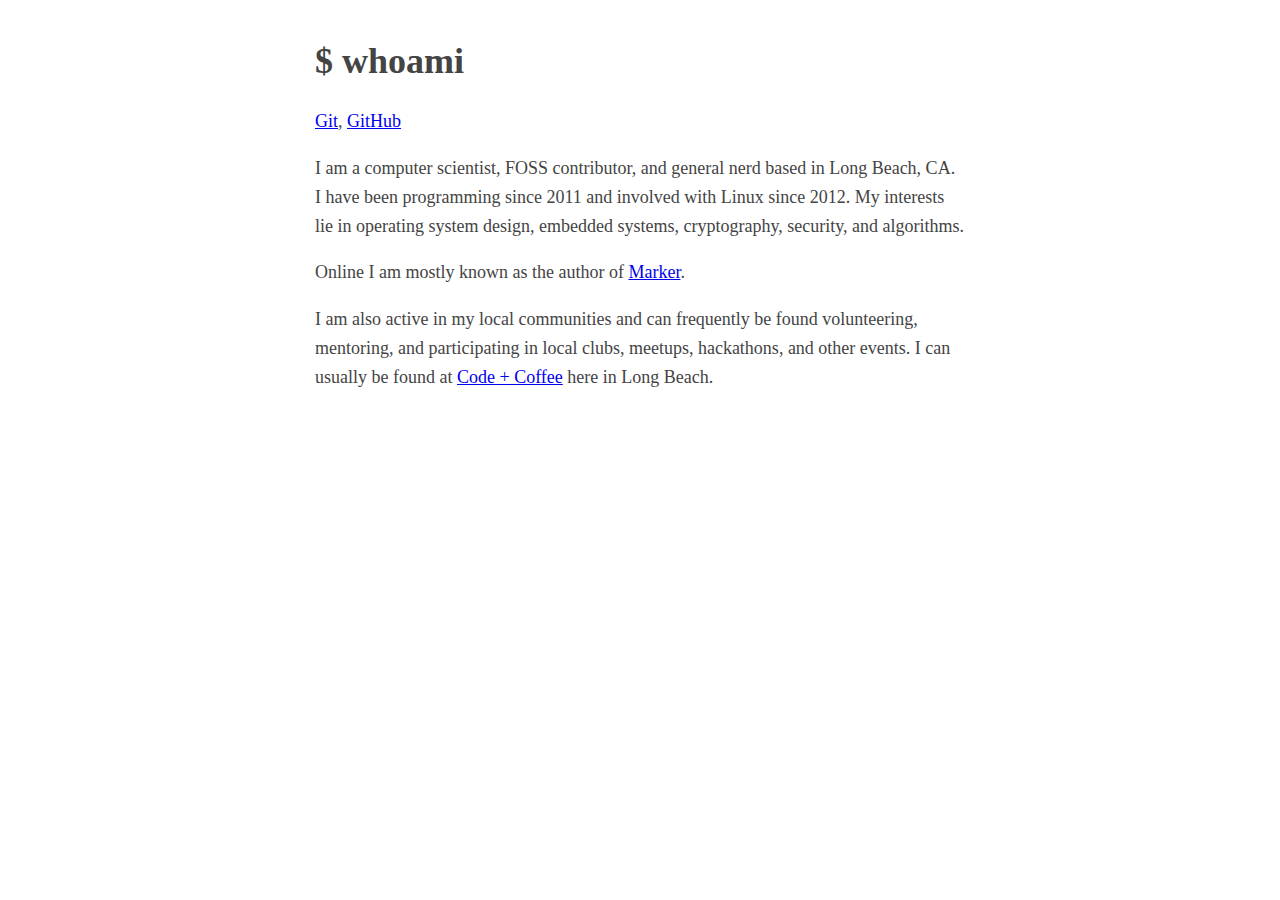
==== index.html @ ce5221c8 "boop" ====
<!DOCTYPE html>
<html>
    <head>
        <meta charset="utf-8"/>
        <meta name="viewport" content="width=device-width, initial-scale=1"/>

        <style type="text/css">
            body {
                margin: 40px auto;
                max-width: 650px;
                line-height: 1.6;
                font-size: 18px;
                color: #444;
                padding: 0 10px
            }

            h1,h2,h3 {
                line-height: 1.2
            }
        </style>

        <title>$ whoami</title>

    </head>
    <body>
        <h1>$ whoami</h1>

        <p><a href="https://git.fabiocolacio.xyz">Git</a>, <a href="https://github.com/fabiocolacio">GitHub</a></p>

        <p>
            I am a computer scientist, FOSS contributor, and general nerd based in Long Beach, CA.
            I have been programming since 2011 and involved with Linux since 2012.
            My interests lie in operating system design, embedded systems, cryptography, security, and algorithms.
        </p>

        <p>
            Online I am mostly known as the author of <a href="https://github.com/fabiocolacio/Marker">Marker</a>.
        </p>

        <p>
            I am also active in my local communities and can frequently be found volunteering, mentoring, and participating in local clubs, meetups, hackathons, and other events.
            I can usually be found at <a href="http://codeandcoffeelb.org/">Code + Coffee</a> here in Long Beach.
        </p>
    </body>
</html>
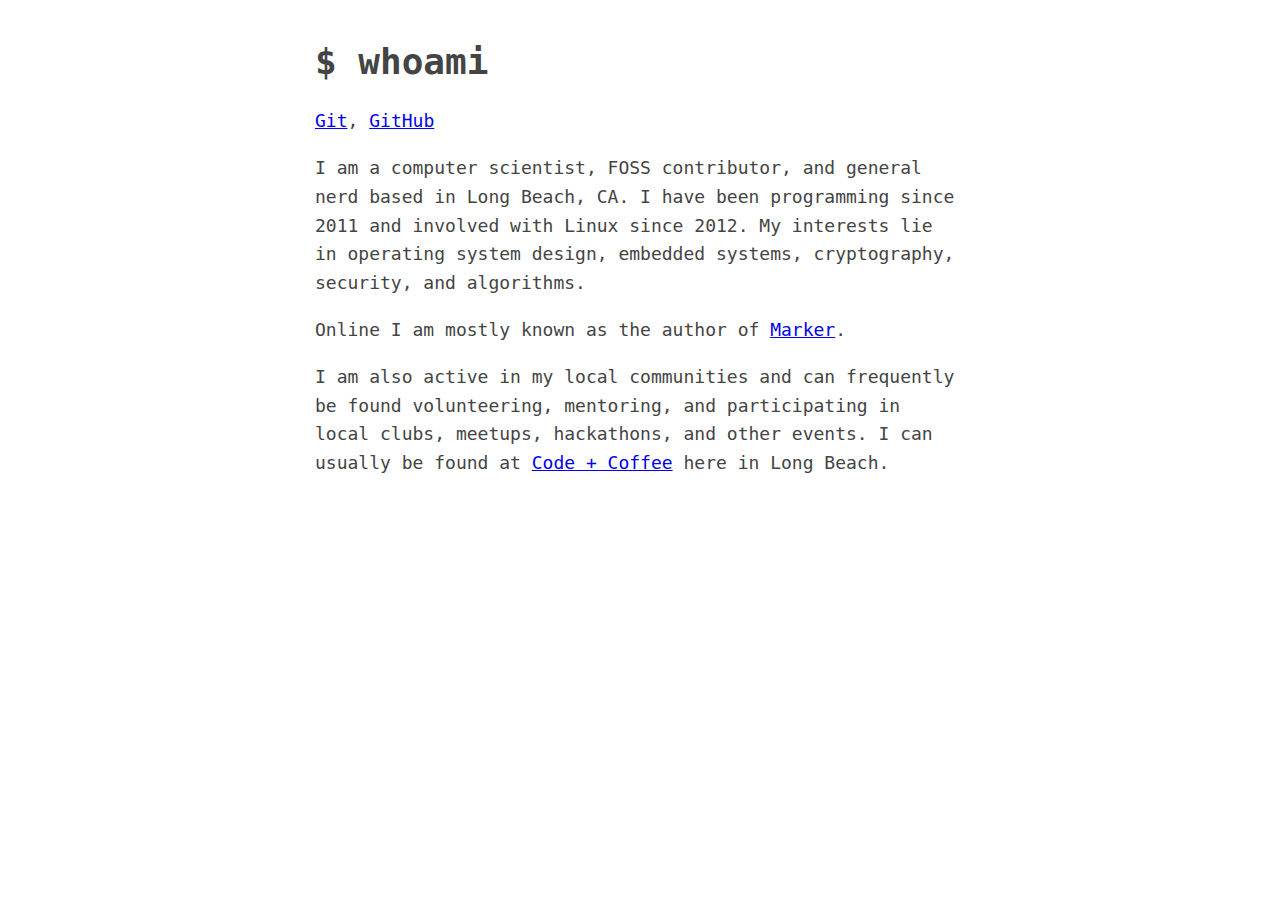
==== commit bdbd73a8: "Update font" ====
--- a/index.html
+++ b/index.html
@@ -6,12 +6,13 @@
 
         <style type="text/css">
             body {
+		font-family: monospace;
                 margin: 40px auto;
                 max-width: 650px;
                 line-height: 1.6;
                 font-size: 18px;
                 color: #444;
-                padding: 0 10px
+                padding: 0 10px;
             }
 
             h1,h2,h3 {
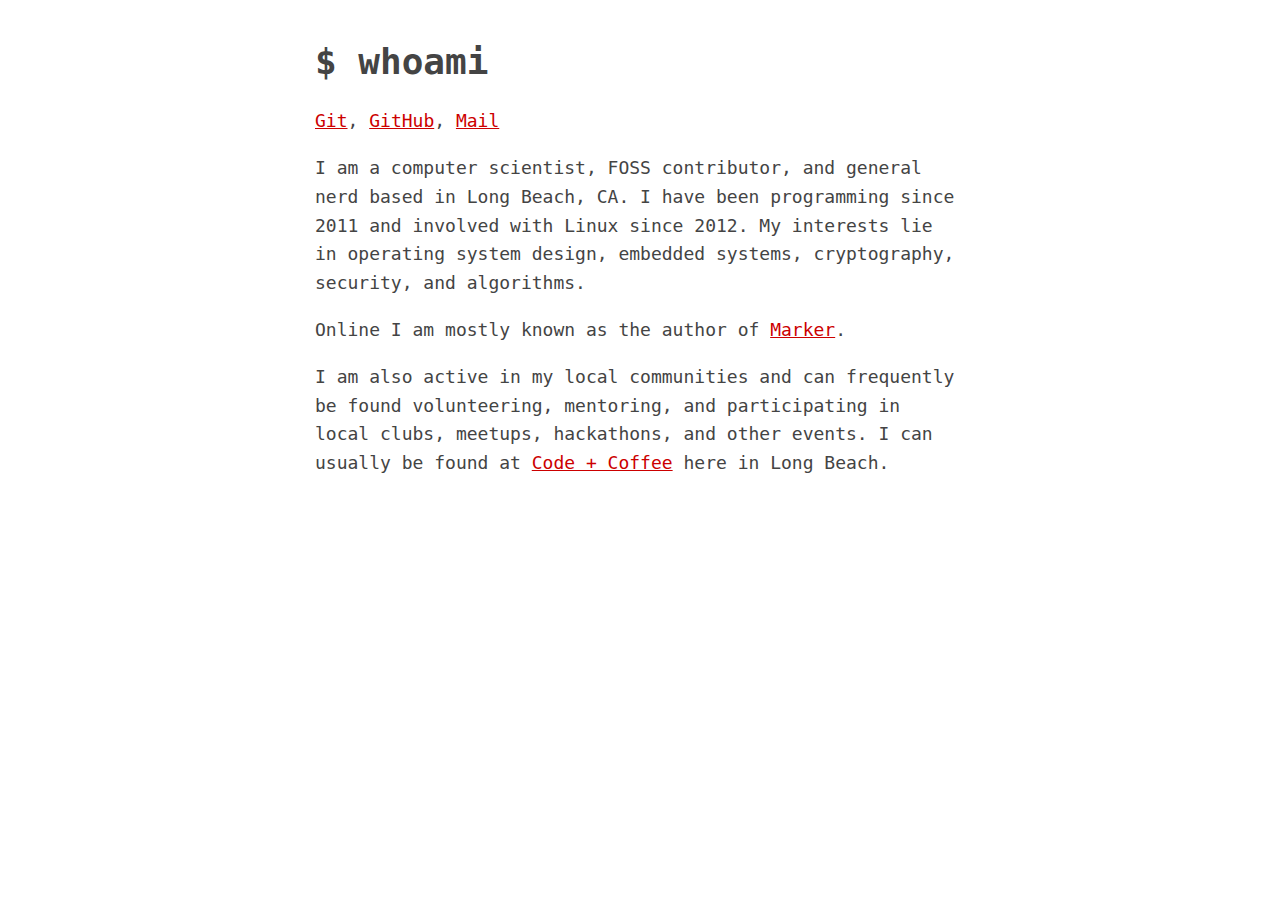
==== commit be510b7b: "Add contact" ====
--- a/index.html
+++ b/index.html
@@ -11,9 +11,13 @@
                 max-width: 650px;
                 line-height: 1.6;
                 font-size: 18px;
-                color: #444;
+		color: #444;
                 padding: 0 10px;
             }
+
+	    a {
+		color: #c00;
+	    }
 
             h1,h2,h3 {
                 line-height: 1.2
@@ -26,7 +30,11 @@
     <body>
         <h1>$ whoami</h1>
 
-        <p><a href="https://git.fabiocolacio.xyz">Git</a>, <a href="https://github.com/fabiocolacio">GitHub</a></p>
+        <p>
+		<a href="https://git.fabiocolacio.xyz">Git</a>,
+		<a href="https://github.com/fabiocolacio">GitHub</a>,
+		<a href="mailto:fabio.colacio.dev(AT)gmail(DOT)com">Mail</a>
+	</p>
 
         <p>
             I am a computer scientist, FOSS contributor, and general nerd based in Long Beach, CA.
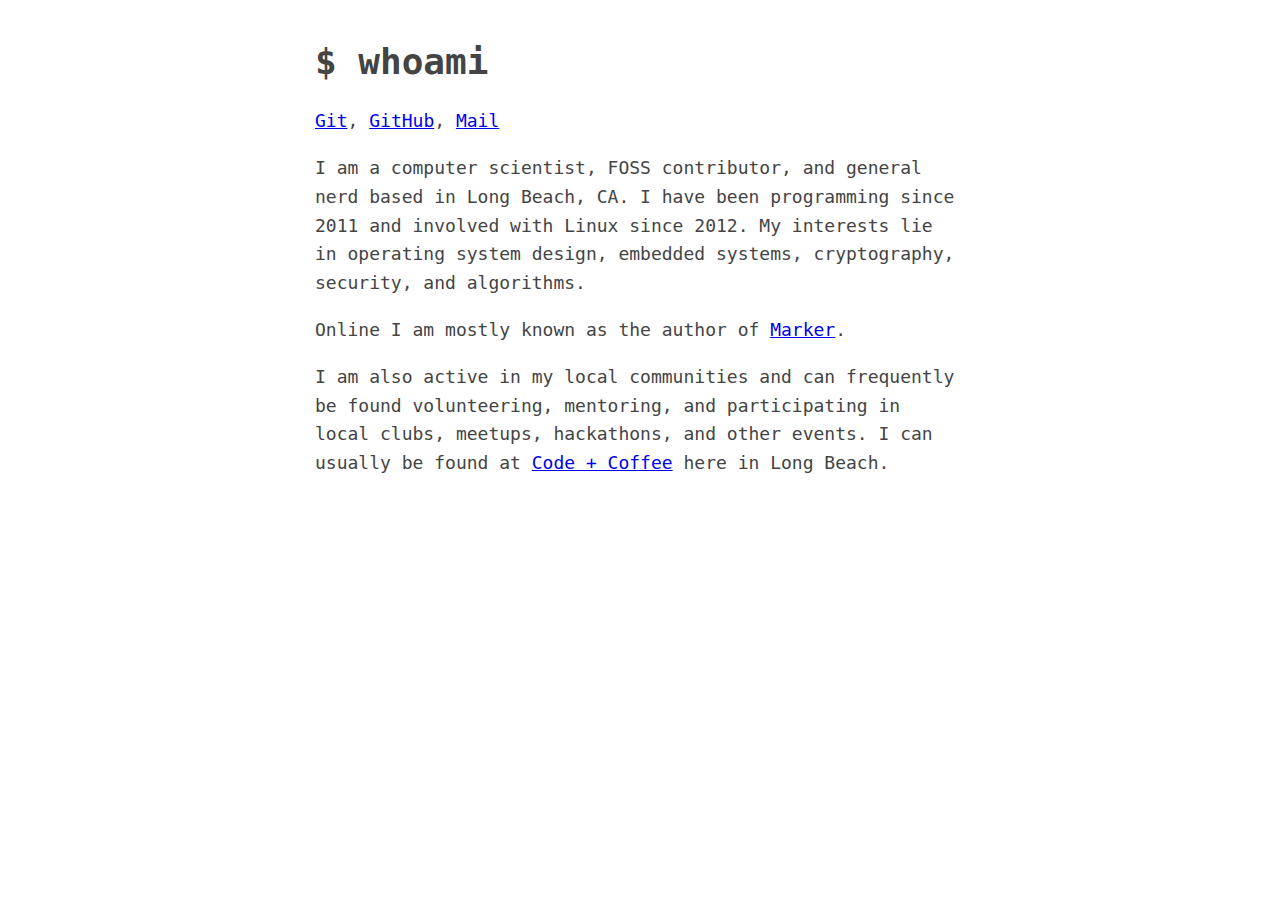
==== commit e81d1402: "Change link style" ====
--- a/index.html
+++ b/index.html
@@ -14,10 +14,6 @@
 		color: #444;
                 padding: 0 10px;
             }
-
-	    a {
-		color: #c00;
-	    }
 
             h1,h2,h3 {
                 line-height: 1.2
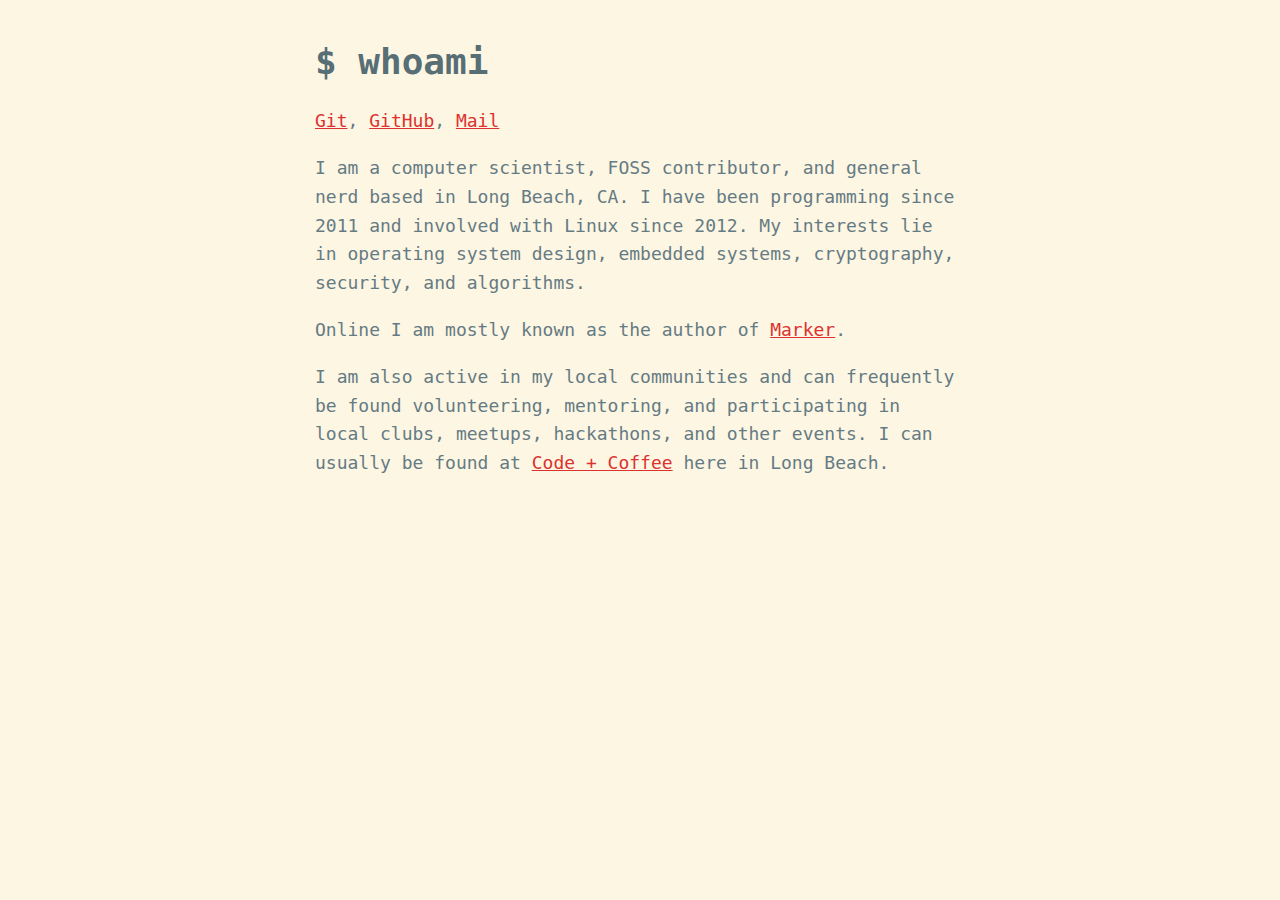
==== commit 27e97e5d: "Update stylesheet" ====
--- a/index.html
+++ b/index.html
@@ -4,20 +4,9 @@
         <meta charset="utf-8"/>
         <meta name="viewport" content="width=device-width, initial-scale=1"/>
 
+        <link rel="stylesheet" type="text/css" href="style.css"/>
+
         <style type="text/css">
-            body {
-		font-family: monospace;
-                margin: 40px auto;
-                max-width: 650px;
-                line-height: 1.6;
-                font-size: 18px;
-		color: #444;
-                padding: 0 10px;
-            }
-
-            h1,h2,h3 {
-                line-height: 1.2
-            }
         </style>
 
         <title>$ whoami</title>
@@ -27,10 +16,10 @@
         <h1>$ whoami</h1>
 
         <p>
-		<a href="https://git.fabiocolacio.xyz">Git</a>,
-		<a href="https://github.com/fabiocolacio">GitHub</a>,
-		<a href="mailto:fabio.colacio.dev(AT)gmail(DOT)com">Mail</a>
-	</p>
+            <a href="https://fabiocolacio.xyz/git">Git</a>,
+            <a href="https://github.com/fabiocolacio">GitHub</a>,
+            <a href="mailto:fabio.colacio.dev(AT)gmail(DOT)com">Mail</a>
+        </p>
 
         <p>
             I am a computer scientist, FOSS contributor, and general nerd based in Long Beach, CA.
--- a/style.css
+++ b/style.css
@@ -0,0 +1,25 @@
+
+body {
+    background-color: #fdf6e3;
+    color: #657b83;
+
+    font-family: monospace;
+    margin: 40px auto;
+    max-width: 650px;
+    line-height: 1.6;
+    font-size: 18px;
+    padding: 0 10px;
+}
+
+h1,h2,h3,h4,h5,h6,b,i {
+    color: #586e75;
+}
+
+a {
+    color: #dc322f;
+}
+
+h1,h2,h3 {
+    line-height: 1.2
+}
+
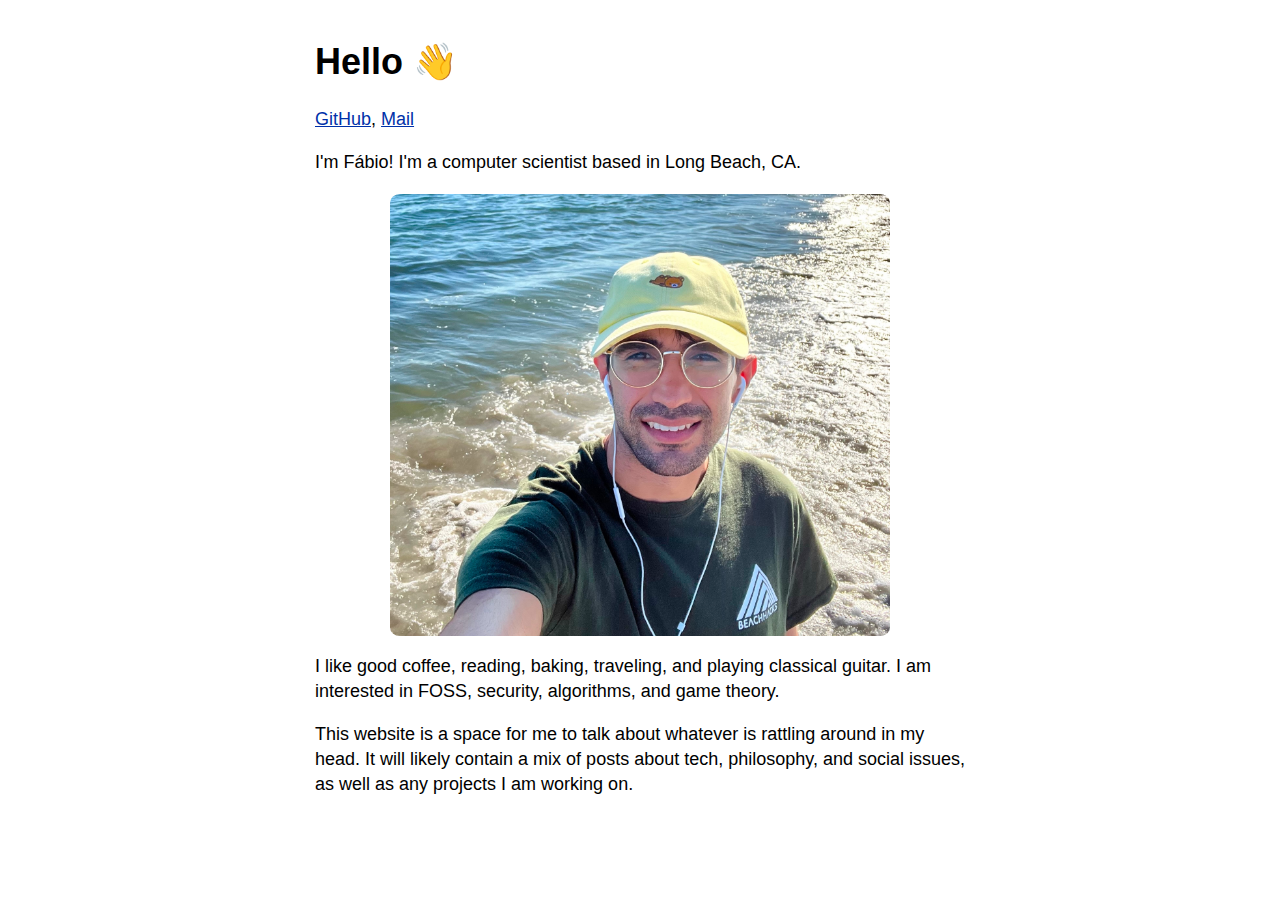
==== commit 76b5285c: "update about page" ====
--- a/index.html
+++ b/index.html
@@ -1,40 +1,43 @@
 <!DOCTYPE html>
 <html>
-    <head>
-        <meta charset="utf-8"/>
-        <meta name="viewport" content="width=device-width, initial-scale=1"/>
+  <head>
+    <meta charset="utf-8"/>
+    <meta name="viewport" content="width=device-width, initial-scale=1"/>
 
-        <link rel="stylesheet" type="text/css" href="style.css"/>
+    <link rel="stylesheet" type="text/css" href="style.css"/>
 
-        <style type="text/css">
-        </style>
+    <title>About</title>
+  </head>
+  <body>
+    <h1>Hello 👋</h1>
 
-        <title>$ whoami</title>
+    <p>
+      <a href="https://github.com/fabiocolacio">GitHub</a>,
+      <a href="mailto:fabio.colacio.dev(AT)gmail(DOT)com">Mail</a>
+    </p>
 
-    </head>
-    <body>
-        <h1>$ whoami</h1>
 
-        <p>
-            <a href="https://fabiocolacio.xyz/git">Git</a>,
-            <a href="https://github.com/fabiocolacio">GitHub</a>,
-            <a href="mailto:fabio.colacio.dev(AT)gmail(DOT)com">Mail</a>
-        </p>
+    <p>
+      I'm Fábio! I'm a computer scientist based in Long Beach, CA.
+    </p>
 
-        <p>
-            I am a computer scientist, FOSS contributor, and general nerd based in Long Beach, CA.
-            I have been programming since 2011 and involved with Linux since 2012.
-            My interests lie in operating system design, embedded systems, cryptography, security, and algorithms.
-        </p>
+    <img src="me-cropped.png"
+	 width="500px"
+	 alt="A picture of me on the beach, wearing a yellow Rilakkuma hat"
+	 class="centered-image"/>
+    
+    <p>
+      I like good coffee, reading, baking, traveling, and playing classical guitar.
+      I am interested in FOSS, security, algorithms, and game theory.
+    </p>
 
-        <p>
-            Online I am mostly known as the author of <a href="https://github.com/fabiocolacio/Marker">Marker</a>.
-        </p>
 
-        <p>
-            I am also active in my local communities and can frequently be found volunteering, mentoring, and participating in local clubs, meetups, hackathons, and other events.
-            I can usually be found at <a href="http://codeandcoffeelb.org/">Code + Coffee</a> here in Long Beach.
-        </p>
-    </body>
+    
+    <p>
+      This website is  a space for me to talk about whatever is rattling around in my head.
+      It will likely contain a mix of posts about tech, philosophy, and social issues, as well as
+      any projects I am working on.
+    </p>
+  </body>
 </html>
 
--- a/style.css
+++ b/style.css
@@ -1,25 +1,48 @@
 
 body {
-    background-color: #fdf6e3;
-    color: #657b83;
+    background-color: #ffffff;
+    color: #000000;
 
-    font-family: monospace;
+    font-family: helvetica, arial, sans-serif;
     margin: 40px auto;
     max-width: 650px;
-    line-height: 1.6;
+    line-height: 1.4;
     font-size: 18px;
     padding: 0 10px;
+
+    --blue: #0031a9;
+    --red: #b60000;
+    --magenta: #721045;
 }
 
 h1,h2,h3,h4,h5,h6,b,i {
-    color: #586e75;
-}
 
-a {
-    color: #dc322f;
 }
 
 h1,h2,h3 {
     line-height: 1.2
 }
 
+a {
+    color: var(--blue);
+}
+
+a:active {
+    color: var(--red);
+}
+
+a:visited {
+    color: var(--magenta);
+}
+
+::selection,::-moz-selection {
+    background: var(--blue);
+    color: #ffffff;
+}
+
+.centered-image {
+    display: block;
+    margin-left: auto;
+    margin-right: auto;
+    border-radius: 2%;
+}
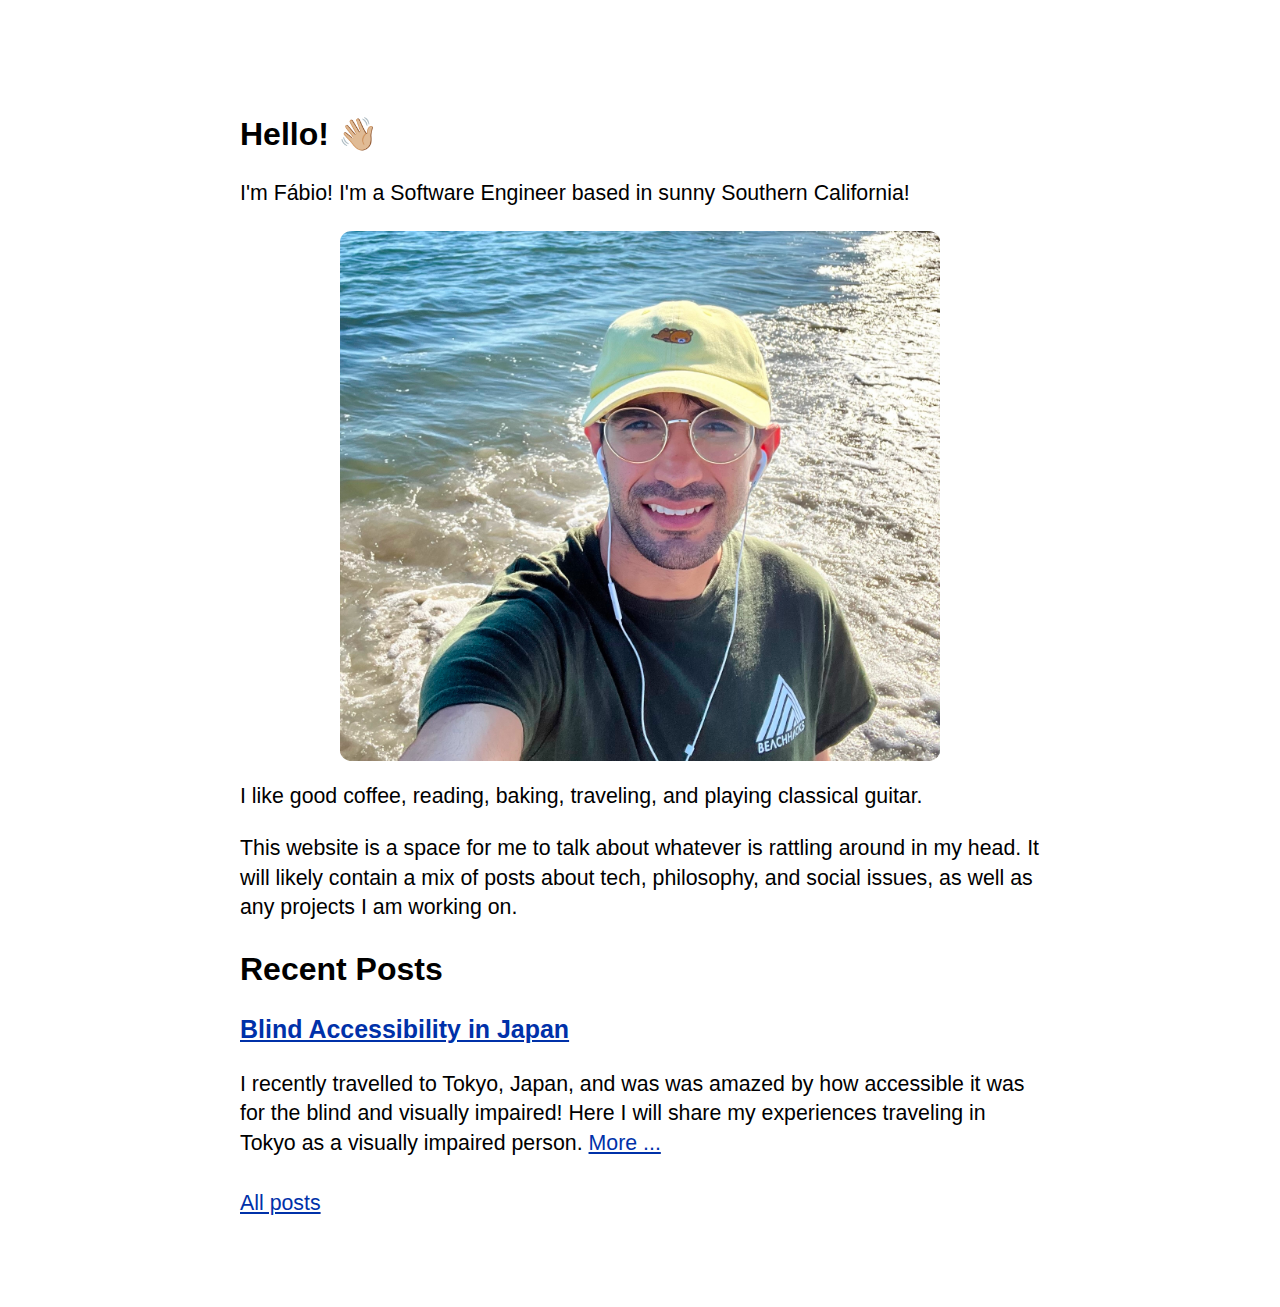
==== commit 6b9cf95b: "update site" ====
--- a/index.html
+++ b/index.html
@@ -1,43 +1,62 @@
 <!DOCTYPE html>
-<html>
-  <head>
-    <meta charset="utf-8"/>
-    <meta name="viewport" content="width=device-width, initial-scale=1"/>
+<html><head>
+	<meta name="generator" content="Hugo 0.111.3">
+  <meta charset="utf-8"/>
+  <meta name="viewport" content="width=device-width, initial-scale=1.0"/>  
+  <title>Fábio&#39;s World 🌎</title>
+</head>
+<body><header>
+  <nav>
+  </nav>
+</header>
+<div id="content">
+<main>
+
+    <div class="homepage-content">
+      
+      
+<div id="outline-container-headline-1" class="outline-2">
+<h2 id="headline-1">
+Hello! 👋🏼
+</h2>
+<div id="outline-text-headline-1" class="outline-text-2">
+<p>
+I&#39;m Fábio! I&#39;m a Software Engineer based in sunny Southern California!</p>
+<img src="/me-cropped.png" alt="/me-cropped.png" title="/me-cropped.png" class="centered-image" width="75%"/>
+<p>
+I like good coffee, reading, baking, traveling, and playing classical
+guitar.</p>
+<p>
+This website is a space for me to talk about whatever is rattling
+around in my head. It will likely contain a mix of posts about tech,
+philosophy, and social issues, as well as any projects I am working
+on.</p>
+</div>
+</div>
+
+    </div>
+
+    
+    <h2>Recent Posts</h2>
+    
+    <h3><a href="/posts/japan-access/">Blind Accessibility in Japan</a></h3>
+    
+    <div class="summary">
+      I recently travelled to Tokyo, Japan, and was was amazed by how accessible it was for the blind and visually impaired! Here I will share my experiences traveling in Tokyo as a visually impaired person.
+      
+      <a href="/posts/japan-access/">More ...</a>
+      
+    </div>
+    
+    <br>
+    <a href="/posts">All posts</a>
+
+    
+</main>
 
-    <link rel="stylesheet" type="text/css" href="style.css"/>
-
-    <title>About</title>
-  </head>
-  <body>
-    <h1>Hello 👋</h1>
-
-    <p>
-      <a href="https://github.com/fabiocolacio">GitHub</a>,
-      <a href="mailto:fabio.colacio.dev(AT)gmail(DOT)com">Mail</a>
-    </p>
-
-
-    <p>
-      I'm Fábio! I'm a computer scientist based in Long Beach, CA.
-    </p>
-
-    <img src="me-cropped.png"
-	 width="500px"
-	 alt="A picture of me on the beach, wearing a yellow Rilakkuma hat"
-	 class="centered-image"/>
-    
-    <p>
-      I like good coffee, reading, baking, traveling, and playing classical guitar.
-      I am interested in FOSS, security, algorithms, and game theory.
-    </p>
-
-
-    
-    <p>
-      This website is  a space for me to talk about whatever is rattling around in my head.
-      It will likely contain a mix of posts about tech, philosophy, and social issues, as well as
-      any projects I am working on.
-    </p>
-  </body>
+        </div><footer>
+  <link rel="stylesheet" href="/css/fira-sans.css"/>
+  <link rel="stylesheet" href="/css/style.css"/>
+</footer>
+</body>
 </html>
-
--- a/css/fira-sans.css
+++ b/css/fira-sans.css
@@ -0,0 +1,29 @@
+/* fira-sans-regular */
+@font-face {
+	font-family: Fira Sans;
+	font-style: normal;
+	font-weight: 400;
+	src: local("Fira Sans Regular"), local("FiraSans-Regular"), url([data-uri]) format("woff2");
+}
+/* fira-sans-bold */
+@font-face {
+	font-family: Fira Sans;
+	font-style: normal;
+	font-weight: 700;
+	src: local("Fira Sans Bold"), local("FiraSans-Bold"), url([data-uri]